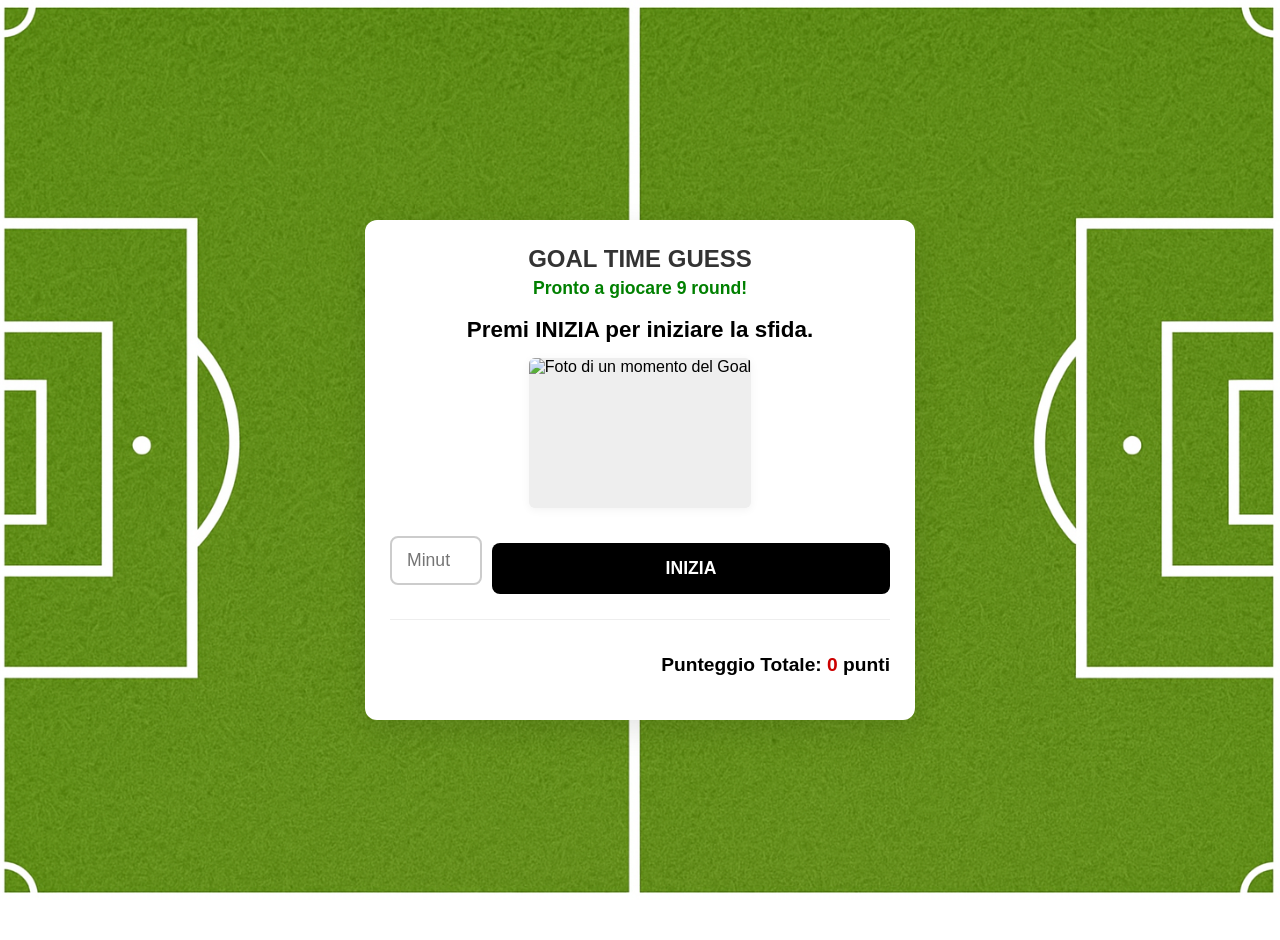
==== index.html @ dc969010 "Add files via upload" ====
<!DOCTYPE html>
<html lang="it">
<head>
    <meta charset="UTF-8">
    <meta name="viewport" content="width=device-width, initial-scale=1.0">
    <title>⚽ GOAL TIME GUESS - Indovina il Minuto</title>
    <link rel="stylesheet" href="style.css"> 
</head>
<body>

    <div class="game-container">
        <header>
            <h1 class="logo">GOAL TIME GUESS</h1>
            <p id="round-counter" class="round-info">Caricamento...</p> 
        </header>
        
        <main class="round-display">
            
            <h2 id="descrizione-partita">In attesa di iniziare...</h2>
            
            <div class="image-box">
                <img id="immagine-goal" src="" alt="Foto di un momento del Goal">
            </div>

            <div class="input-area">
                
                <input type="number" id="stima-input" placeholder="Minuto (1-120)" min="1" max="120" disabled>
                
                <button id="btn-verifica" class="action-button verify-button" style="display: none;">
                    Indovina
                </button>

                <button id="btn-next" class="action-button next-button">
                    INIZIA
                </button>
            </div>

            <div id="risultato-feedback" class="feedback-box" style="display: none;">
                </div>

        </main>
        
        <footer class="score-display">
            <p>Punteggio Totale: <span id="punteggio-totale">0</span> punti</p>
        </footer>

    </div>

    <script src="script.js"></script>
</body>
</html>
---- style.css ----
/* --- RESET E LAYOUT BASE --- */
body {
    /* Font di base */
    font-family: 'Arial', sans-serif;
    margin: 0;
    padding: 20px 0;
    
    /* Centra il contenitore del gioco nella pagina */
    display: flex;
    justify-content: center;
    align-items: center;
    min-height: 100vh;

    /* --- NUOVI STILI PER LO SFONDO --- */
    background-image: url('campo da calcio.png'); /* Specifica il percorso dell'immagine */
    background-size: cover; /* Copre l'intera area, ritagliando se necessario */
    background-position: center center; /* Centra l'immagine */
    background-repeat: no-repeat; /* Evita che l'immagine si ripeta */
    background-attachment: fixed; /* Mantiene l'immagine fissa durante lo scroll (opzionale) */
}

/* --- CONTENITORE PRINCIPALE --- */
.game-container {
    /* Dimensione massima e allineamento */
    max-width: 500px;
    width: 95%; /* Garantisce che sia reattivo su schermi piccoli */
    background-color: white;
    
    /* Stile e spaziatura */
    border-radius: 12px;
    box-shadow: 0 10px 30px rgba(0, 0, 0, 0.1);
    padding: 25px;
    text-align: center; /* Allinea il contenuto centralmente */
}

/* --- HEADER E TESTI --- */
.logo {
    font-size: 1.5em;
    font-weight: 800;
    color: #333;
    margin: 0 0 5px 0;
}
.round-info {
    font-size: 1.1em;
    color: #008000; /* Verde per il contatore del round */
    font-weight: bold;
    margin-top: 0;
}
#descrizione-partita {
    font-size: 1.4em;
    margin: 15px 0 10px;
    font-weight: 600;
}

/* --- IMMAGINE --- */
.image-box {
    margin: 15px 0;
}
#immagine-goal {
    width: 100%;
    max-height: 350px; /* Limita l'altezza per schermi più piccoli */
    object-fit: cover; /* Assicura che l'immagine copra lo spazio senza distorcere */
    border-radius: 6px;
    box-shadow: 0 2px 10px rgba(0, 0, 0, 0.05);
    /* Placeholder visibile se l'immagine non è ancora caricata */
    min-height: 150px; 
    background-color: #eee;
}

/* --- AREA INPUT E PULSANTI --- */
.input-area {
    display: flex;
    gap: 10px;
    margin-top: 20px;
    align-items: center;
}
#stima-input {
    flex-grow: 1;
    padding: 12px 15px;
    border: 2px solid #ccc;
    border-radius: 8px;
    font-size: 1.1em;
    text-align: center;
}

/* Stile generale dei pulsanti */
.action-button {
    padding: 12px 25px;
    border: none;
    border-radius: 8px;
    font-size: 1.1em;
    font-weight: bold;
    cursor: pointer;
    transition: background-color 0.2s;
    white-space: nowrap; /* Evita che il testo vada a capo */
}

/* Pulsante "Indovina" */
.verify-button {
    background-color: #4CAF50; /* Verde standard */
    color: white;
}
.verify-button:hover {
    background-color: #45a049;
}

/* Pulsante "Next" e "INIZIA" */
#btn-next {
    background-color: #000; /* Nero come nell'esempio */
    color: white;
    width: 100%; /* Occupano tutta la larghezza quando sono attivi da soli */
    padding: 15px 0; /* Un po' più grandi per enfasi */
    margin-top: 15px;
}
#btn-next:hover {
    background-color: #333;
}

/* --- FEEDBACK E RISULTATI --- */
.feedback-box {
    background-color: #e9ecef;
    padding: 15px;
    border-radius: 8px;
    margin-top: 20px;
    text-align: left;
    font-size: 1.1em;
}
.feedback-box strong {
    color: #1a73e8; /* Colore per evidenziare i numeri chiave */
}

/* --- FOOTER PUNTEGGIO --- */
.score-display {
    margin-top: 25px;
    padding-top: 15px;
    border-top: 1px solid #eee;
    font-size: 1.2em;
    font-weight: bold;
    text-align: right;
}
#punteggio-totale {
    color: #cc0000; /* Colore rosso per il punteggio totale */
}
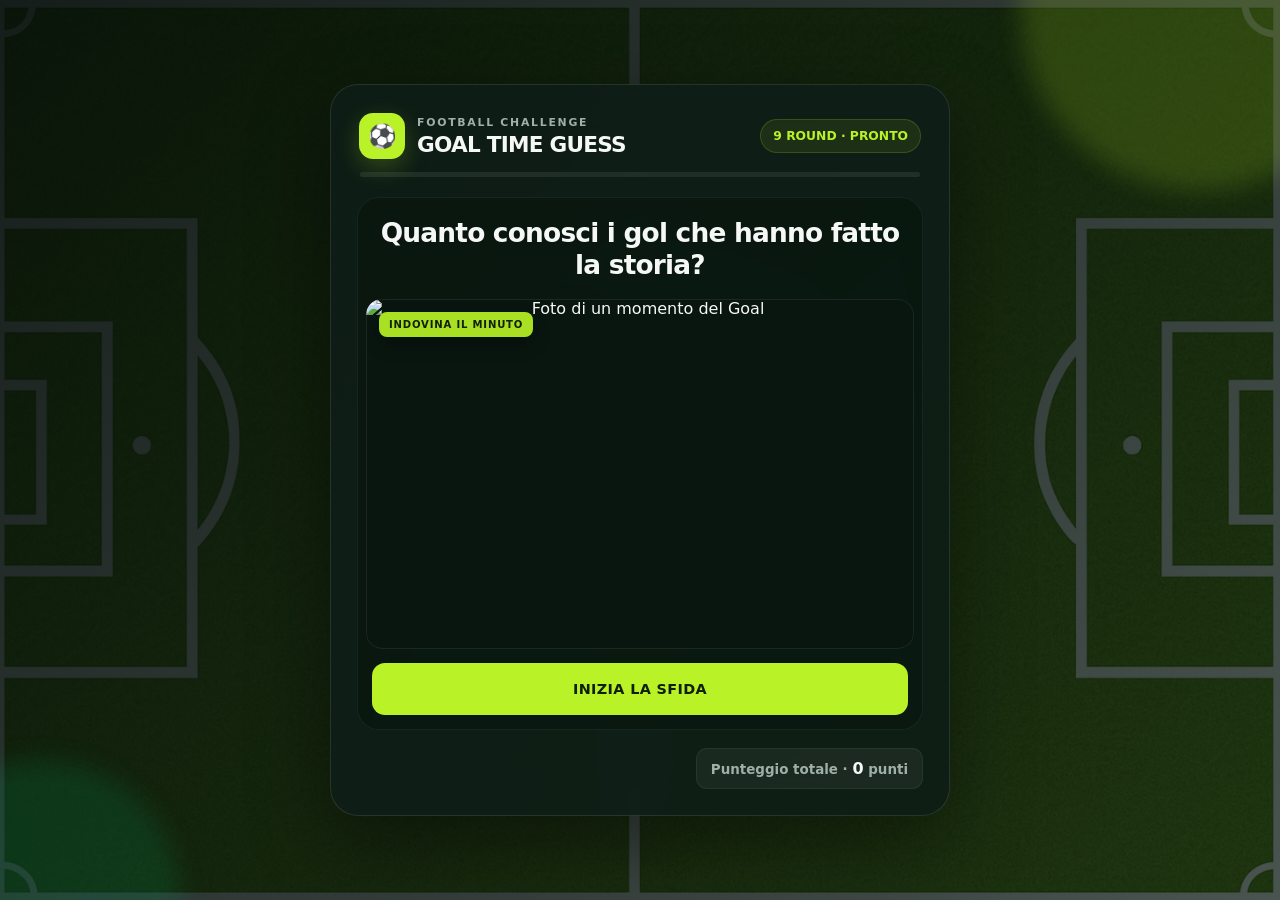
==== commit a722dade: "Publish updated Goal Time game" ====
--- a/index.html
+++ b/index.html
@@ -3,49 +3,87 @@
 <head>
     <meta charset="UTF-8">
     <meta name="viewport" content="width=device-width, initial-scale=1.0">
-    <title>⚽ GOAL TIME GUESS - Indovina il Minuto</title>
-    <link rel="stylesheet" href="style.css"> 
+    <title>Goal Time Guess — Indovina il minuto</title>
+    <link rel="stylesheet" href="style.css?v=2"> 
+<script async src="https://www.googletagmanager.com/gtag/js?id=G-1NPPVKYBDE"></script>
+<script>
+  window.dataLayer = window.dataLayer || [];
+  function gtag(){dataLayer.push(arguments);}
+  gtag('js', new Date());
+
+  gtag('config', 'G-1NPPVKYBDE');
+</script>
+    <script>
+// Definisci dataLayer e la funzione gtag.
+window.dataLayer = window.dataLayer || [];
+function gtag(){dataLayer.push(arguments);}
+
+// 1. IMPOSTA IL CONSENSO PREDEFINITO AL DENIED (NEGATO) IN MODO GLOBALE.
+// Questo è il requisito di base del GDPR in assenza di un banner.
+gtag('consent', 'default', {
+  'ad_storage': 'denied',
+  'analytics_storage': 'denied',
+  'wait_for_update': 500 // Attende il tempo per un eventuale futuro banner
+});
+
+// 2. Inizializza il tuo Tag GA4
+gtag('js', new Date());
+gtag('config', 'G-1NPPVKYBDE'); 
+</script>
 </head>
 <body>
 
     <div class="game-container">
-        <header>
-            <h1 class="logo">GOAL TIME GUESS</h1>
-            <p id="round-counter" class="round-info">Caricamento...</p> 
-        </header>
+        <header>
+            <div class="brand">
+                <div class="brand-mark" aria-hidden="true">⚽</div>
+                <div>
+                    <p class="eyebrow">Football challenge</p>
+                    <h1 class="logo">GOAL TIME GUESS</h1>
+                </div>
+            </div>
+            <p id="round-counter" class="round-info">Caricamento...</p> 
+        </header>
+
+        <div class="progress-track" role="progressbar" aria-label="Avanzamento partita" aria-valuemin="0" aria-valuemax="9" aria-valuenow="0">
+            <div id="progress-bar" class="progress-bar"></div>
+        </div>
         
         <main class="round-display">
             
             <h2 id="descrizione-partita">In attesa di iniziare...</h2>
             
-            <div class="image-box">
-                <img id="immagine-goal" src="" alt="Foto di un momento del Goal">
-            </div>
+            <div class="image-box">
+                <img id="immagine-goal" src="tempo.jpg" alt="Foto di un momento del Goal">
+                <span class="image-badge">INDOVINA IL MINUTO</span>
+            </div>
 
             <div class="input-area">
                 
-                <input type="number" id="stima-input" placeholder="Minuto (1-120)" min="1" max="120" disabled>
+               <input type="number" id="stima-input" placeholder="Minuto 1-125" min="1" max="125" inputmode="numeric" aria-label="Inserisci il minuto del gol" disabled style="display: none;">
                 
                 <button id="btn-verifica" class="action-button verify-button" style="display: none;">
                     Indovina
                 </button>
 
-                <button id="btn-next" class="action-button next-button">
-                    INIZIA
+                <button id="btn-next" class="action-button next-button full-width-action">
+                    INIZIA LA SFIDA
                 </button>
+                
             </div>
 
-            <div id="risultato-feedback" class="feedback-box" style="display: none;">
-                </div>
+            <div id="risultato-feedback" class="feedback-box" role="status" aria-live="polite" style="display: none;">
+                </div>
 
         </main>
         
         <footer class="score-display">
-            <p>Punteggio Totale: <span id="punteggio-totale">0</span> punti</p>
+            <p>Punteggio totale · <span id="punteggio-totale">0</span> punti</p>
         </footer>
 
     </div>
 
-    <script src="script.js"></script>
+    <script src="data/goals.js?v=2"></script>
+    <script src="script.js?v=2"></script>
 </body>
-</html>+</html>
--- a/style.css
+++ b/style.css
@@ -1,143 +1,464 @@
-/* --- RESET E LAYOUT BASE --- */
-body {
-    /* Font di base */
-    font-family: 'Arial', sans-serif;
-    margin: 0;
-    padding: 20px 0;
-    
-    /* Centra il contenitore del gioco nella pagina */
-    display: flex;
-    justify-content: center;
-    align-items: center;
-    min-height: 100vh;
-
-    /* --- NUOVI STILI PER LO SFONDO --- */
-    background-image: url('campo da calcio.png'); /* Specifica il percorso dell'immagine */
-    background-size: cover; /* Copre l'intera area, ritagliando se necessario */
-    background-position: center center; /* Centra l'immagine */
-    background-repeat: no-repeat; /* Evita che l'immagine si ripeta */
-    background-attachment: fixed; /* Mantiene l'immagine fissa durante lo scroll (opzionale) */
-}
-
-/* --- CONTENITORE PRINCIPALE --- */
-.game-container {
-    /* Dimensione massima e allineamento */
-    max-width: 500px;
-    width: 95%; /* Garantisce che sia reattivo su schermi piccoli */
-    background-color: white;
-    
-    /* Stile e spaziatura */
-    border-radius: 12px;
-    box-shadow: 0 10px 30px rgba(0, 0, 0, 0.1);
-    padding: 25px;
-    text-align: center; /* Allinea il contenuto centralmente */
-}
-
-/* --- HEADER E TESTI --- */
-.logo {
-    font-size: 1.5em;
-    font-weight: 800;
-    color: #333;
-    margin: 0 0 5px 0;
-}
-.round-info {
-    font-size: 1.1em;
-    color: #008000; /* Verde per il contatore del round */
-    font-weight: bold;
-    margin-top: 0;
-}
-#descrizione-partita {
-    font-size: 1.4em;
-    margin: 15px 0 10px;
-    font-weight: 600;
-}
-
-/* --- IMMAGINE --- */
-.image-box {
-    margin: 15px 0;
-}
-#immagine-goal {
-    width: 100%;
-    max-height: 350px; /* Limita l'altezza per schermi più piccoli */
-    object-fit: cover; /* Assicura che l'immagine copra lo spazio senza distorcere */
-    border-radius: 6px;
-    box-shadow: 0 2px 10px rgba(0, 0, 0, 0.05);
-    /* Placeholder visibile se l'immagine non è ancora caricata */
-    min-height: 150px; 
-    background-color: #eee;
-}
-
-/* --- AREA INPUT E PULSANTI --- */
-.input-area {
-    display: flex;
-    gap: 10px;
-    margin-top: 20px;
-    align-items: center;
-}
-#stima-input {
-    flex-grow: 1;
-    padding: 12px 15px;
-    border: 2px solid #ccc;
-    border-radius: 8px;
-    font-size: 1.1em;
-    text-align: center;
-}
-
-/* Stile generale dei pulsanti */
-.action-button {
-    padding: 12px 25px;
-    border: none;
-    border-radius: 8px;
-    font-size: 1.1em;
-    font-weight: bold;
-    cursor: pointer;
-    transition: background-color 0.2s;
-    white-space: nowrap; /* Evita che il testo vada a capo */
-}
-
-/* Pulsante "Indovina" */
-.verify-button {
-    background-color: #4CAF50; /* Verde standard */
-    color: white;
-}
-.verify-button:hover {
-    background-color: #45a049;
-}
-
-/* Pulsante "Next" e "INIZIA" */
-#btn-next {
-    background-color: #000; /* Nero come nell'esempio */
-    color: white;
-    width: 100%; /* Occupano tutta la larghezza quando sono attivi da soli */
-    padding: 15px 0; /* Un po' più grandi per enfasi */
-    margin-top: 15px;
-}
-#btn-next:hover {
-    background-color: #333;
-}
-
-/* --- FEEDBACK E RISULTATI --- */
-.feedback-box {
-    background-color: #e9ecef;
-    padding: 15px;
-    border-radius: 8px;
-    margin-top: 20px;
-    text-align: left;
-    font-size: 1.1em;
-}
-.feedback-box strong {
-    color: #1a73e8; /* Colore per evidenziare i numeri chiave */
-}
-
-/* --- FOOTER PUNTEGGIO --- */
-.score-display {
-    margin-top: 25px;
-    padding-top: 15px;
-    border-top: 1px solid #eee;
-    font-size: 1.2em;
-    font-weight: bold;
-    text-align: right;
-}
-#punteggio-totale {
-    color: #cc0000; /* Colore rosso per il punteggio totale */
-}+:root {
+    --bg: #07110d;
+    --panel: rgba(14, 29, 23, 0.88);
+    --text: #f6f8f7;
+    --muted: #9eb0a7;
+    --accent: #b9f227;
+    --border: rgba(255, 255, 255, 0.1);
+    --radius-lg: 28px;
+    --radius-md: 16px;
+    --shadow: 0 28px 80px rgba(0, 0, 0, 0.42);
+}
+
+* { box-sizing: border-box; }
+
+body {
+    min-height: 100vh;
+    min-height: 100svh;
+    margin: 0;
+    padding: 32px 18px;
+    display: grid;
+    place-items: center;
+    color: var(--text);
+    font-family: Inter, ui-sans-serif, system-ui, -apple-system, BlinkMacSystemFont, "Segoe UI", sans-serif;
+    background: linear-gradient(135deg, rgba(3, 12, 8, 0.93), rgba(4, 18, 12, 0.72)), url('campo da calcio.png') center / cover fixed;
+    overflow-x: hidden;
+}
+
+body::before,
+body::after {
+    content: "";
+    position: fixed;
+    z-index: -1;
+    border-radius: 50%;
+    filter: blur(12px);
+    pointer-events: none;
+}
+
+body::before {
+    width: 360px;
+    height: 360px;
+    top: -170px;
+    right: -100px;
+    background: rgba(185, 242, 39, 0.16);
+}
+
+body::after {
+    width: 280px;
+    height: 280px;
+    bottom: -140px;
+    left: -100px;
+    background: rgba(0, 154, 92, 0.18);
+}
+
+.game-container {
+    width: min(100%, 620px);
+    padding: 26px;
+    text-align: center;
+    background: var(--panel);
+    border: 1px solid var(--border);
+    border-radius: var(--radius-lg);
+    box-shadow: var(--shadow);
+    backdrop-filter: blur(22px);
+    -webkit-backdrop-filter: blur(22px);
+}
+
+header {
+    display: flex;
+    align-items: center;
+    justify-content: space-between;
+    gap: 18px;
+    padding: 2px 2px 22px;
+}
+
+.progress-track {
+    height: 5px;
+    margin: -9px 3px 20px;
+    overflow: hidden;
+    background: rgba(255, 255, 255, 0.08);
+    border-radius: 999px;
+}
+
+.progress-bar {
+    width: 0;
+    height: 100%;
+    background: linear-gradient(90deg, var(--accent-strong, #95d900), var(--accent));
+    border-radius: inherit;
+    box-shadow: 0 0 15px rgba(185, 242, 39, 0.5);
+    transition: width 0.5s cubic-bezier(.2, .8, .2, 1);
+}
+
+.brand {
+    display: flex;
+    align-items: center;
+    gap: 12px;
+    min-width: 0;
+    text-align: left;
+}
+
+.brand-mark {
+    width: 46px;
+    height: 46px;
+    flex: 0 0 auto;
+    display: grid;
+    place-items: center;
+    color: #102007;
+    font-size: 23px;
+    background: var(--accent);
+    border-radius: 14px;
+    box-shadow: 0 8px 24px rgba(185, 242, 39, 0.22);
+}
+
+.eyebrow {
+    margin: 0 0 3px;
+    color: var(--muted);
+    font-size: 0.68rem;
+    font-weight: 800;
+    letter-spacing: 0.16em;
+    text-transform: uppercase;
+}
+
+.logo {
+    margin: 0;
+    font-size: clamp(1.05rem, 4vw, 1.35rem);
+    font-weight: 850;
+    letter-spacing: -0.035em;
+}
+
+.round-info {
+    margin: 0;
+    padding: 9px 12px;
+    color: var(--accent);
+    font-size: 0.77rem;
+    font-weight: 800;
+    white-space: nowrap;
+    background: rgba(185, 242, 39, 0.09);
+    border: 1px solid rgba(185, 242, 39, 0.18);
+    border-radius: 999px;
+}
+
+.round-display {
+    padding: 8px;
+    background: rgba(4, 14, 9, 0.36);
+    border: 1px solid rgba(255, 255, 255, 0.06);
+    border-radius: 22px;
+}
+
+#descrizione-partita {
+    margin: 11px 12px 18px;
+    font-size: clamp(1.25rem, 4.4vw, 1.65rem);
+    font-weight: 750;
+    line-height: 1.2;
+    letter-spacing: -0.03em;
+}
+
+.image-box {
+    position: relative;
+    margin: 0;
+    overflow: hidden;
+    background: #09150f;
+    border-radius: var(--radius-md);
+}
+
+.image-box::after {
+    content: "";
+    position: absolute;
+    inset: 0;
+    pointer-events: none;
+    box-shadow: inset 0 0 0 1px rgba(255, 255, 255, 0.08);
+    border-radius: inherit;
+}
+
+.image-badge {
+    position: absolute;
+    z-index: 1;
+    top: 13px;
+    left: 13px;
+    padding: 7px 10px;
+    color: #112008;
+    font-size: 0.63rem;
+    font-weight: 900;
+    letter-spacing: 0.08em;
+    background: rgba(185, 242, 39, 0.92);
+    border-radius: 8px;
+    box-shadow: 0 8px 18px rgba(0, 0, 0, 0.22);
+    backdrop-filter: blur(8px);
+}
+
+#immagine-goal {
+    display: block;
+    width: 100%;
+    height: clamp(230px, 49vw, 350px);
+    object-fit: cover;
+    transition: transform 0.45s ease, opacity 0.25s ease;
+}
+
+#immagine-goal.image-loading {
+    opacity: 0.3;
+    transform: scale(1.025);
+}
+
+.image-box:hover #immagine-goal { transform: scale(1.02); }
+
+.input-area {
+    display: flex;
+    align-items: stretch;
+    gap: 10px;
+    padding: 14px 6px 6px;
+}
+
+#stima-input {
+    min-width: 0;
+    flex: 1 1 auto;
+    padding: 15px 16px;
+    color: var(--text);
+    font: inherit;
+    font-size: 1rem;
+    font-weight: 700;
+    text-align: center;
+    background: rgba(255, 255, 255, 0.07);
+    border: 1px solid var(--border);
+    border-radius: 13px;
+    outline: none;
+    transition: border-color 0.2s, box-shadow 0.2s, background 0.2s;
+}
+
+#stima-input::placeholder { color: #819189; }
+
+#stima-input:focus {
+    background: rgba(255, 255, 255, 0.1);
+    border-color: var(--accent);
+    box-shadow: 0 0 0 4px rgba(185, 242, 39, 0.12);
+}
+
+#stima-input:disabled { opacity: 0.58; }
+
+.action-button {
+    min-height: 52px;
+    padding: 14px 24px;
+    border: 0;
+    border-radius: 13px;
+    font: inherit;
+    font-size: 0.9rem;
+    font-weight: 850;
+    letter-spacing: 0.025em;
+    cursor: pointer;
+    transition: transform 0.18s ease, background 0.18s ease, box-shadow 0.18s ease;
+    white-space: nowrap;
+}
+
+.action-button:hover { transform: translateY(-2px); }
+.action-button:active { transform: translateY(0); }
+
+.action-button:focus-visible {
+    outline: 3px solid rgba(185, 242, 39, 0.4);
+    outline-offset: 3px;
+}
+
+.action-button:disabled {
+    opacity: 0.45;
+    cursor: not-allowed;
+    transform: none;
+}
+
+.verify-button {
+    color: #102007;
+    background: var(--accent);
+    box-shadow: 0 10px 24px rgba(185, 242, 39, 0.18);
+}
+
+.verify-button:hover {
+    background: #caff35;
+    box-shadow: 0 13px 28px rgba(185, 242, 39, 0.25);
+}
+
+#btn-next {
+    color: var(--text);
+    background: rgba(255, 255, 255, 0.1);
+    border: 1px solid var(--border);
+}
+
+#btn-next:hover { background: rgba(255, 255, 255, 0.16); }
+
+.full-width-action {
+    width: 100%;
+    margin-top: 0;
+    color: #102007 !important;
+    background: var(--accent) !important;
+    border-color: transparent !important;
+}
+
+.feedback-box {
+    margin: 10px 6px 6px;
+    padding: 16px 18px;
+    color: #dce6e1;
+    font-size: 0.93rem;
+    line-height: 1.55;
+    text-align: left;
+    background: rgba(255, 255, 255, 0.06);
+    border-left: 3px solid var(--accent);
+    border-radius: 12px;
+}
+
+.feedback-box p { margin: 3px 0; }
+.feedback-box strong { color: var(--accent); }
+
+.feedback-title,
+.result-heading {
+    color: var(--text);
+    font-weight: 850;
+}
+
+.result-heading {
+    display: flex;
+    align-items: center;
+    gap: 9px;
+    margin-bottom: 13px;
+    font-size: 1rem;
+}
+
+.result-icon {
+    width: 28px;
+    height: 28px;
+    display: grid;
+    place-items: center;
+    color: #102007;
+    background: var(--accent);
+    border-radius: 9px;
+}
+
+.result-grid {
+    display: grid;
+    grid-template-columns: repeat(4, 1fr);
+    gap: 8px;
+}
+
+.result-grid div {
+    padding: 10px 8px;
+    text-align: center;
+    background: rgba(255, 255, 255, 0.05);
+    border-radius: 9px;
+}
+
+.result-grid span,
+.result-grid strong {
+    display: block;
+}
+
+.result-grid span {
+    margin-bottom: 3px;
+    color: var(--muted);
+    font-size: 0.66rem;
+}
+
+.result-grid strong {
+    color: var(--text);
+    font-size: 0.91rem;
+}
+
+.feedback-perfect { border-left-color: var(--accent); }
+.feedback-good { border-left-color: #52d5ff; }
+.feedback-miss { border-left-color: #ffb84d; }
+.feedback-error { border-left-color: #ff716d; }
+
+.feedback-final {
+    text-align: center;
+    border-left: 0;
+    background: linear-gradient(145deg, rgba(185, 242, 39, 0.1), rgba(255, 255, 255, 0.04));
+}
+
+.final-score {
+    color: var(--accent);
+    font-size: clamp(2.4rem, 10vw, 4rem);
+    font-weight: 900;
+    line-height: 1;
+    letter-spacing: -0.06em;
+}
+
+.final-label {
+    margin-top: 6px !important;
+    color: var(--muted);
+    font-size: 0.78rem;
+    text-transform: uppercase;
+    letter-spacing: 0.09em;
+}
+
+.final-meter {
+    height: 8px;
+    margin: 17px 0;
+    overflow: hidden;
+    background: rgba(255, 255, 255, 0.08);
+    border-radius: 999px;
+}
+
+.final-meter span {
+    display: block;
+    height: 100%;
+    background: var(--accent);
+    border-radius: inherit;
+}
+
+.round-enter { animation: roundEnter 0.42s ease both; }
+.feedback-enter { animation: feedbackEnter 0.34s ease both; }
+.score-pop { animation: scorePop 0.35s ease; }
+.input-error { animation: inputError 0.32s ease; }
+
+@keyframes roundEnter {
+    from { opacity: 0.55; transform: translateY(8px); }
+    to { opacity: 1; transform: translateY(0); }
+}
+
+@keyframes feedbackEnter {
+    from { opacity: 0; transform: translateY(8px); }
+    to { opacity: 1; transform: translateY(0); }
+}
+
+@keyframes scorePop {
+    50% { color: var(--accent); transform: scale(1.18); }
+}
+
+@keyframes inputError {
+    25%, 75% { transform: translateX(-4px); border-color: #ff716d; }
+    50% { transform: translateX(4px); }
+}
+
+.score-display {
+    display: flex;
+    justify-content: flex-end;
+    margin-top: 18px;
+}
+
+.score-display p {
+    margin: 0;
+    padding: 10px 14px;
+    color: var(--muted);
+    font-size: 0.84rem;
+    font-weight: 700;
+    background: rgba(255, 255, 255, 0.05);
+    border: 1px solid rgba(255, 255, 255, 0.06);
+    border-radius: 11px;
+}
+
+#punteggio-totale {
+    color: var(--text);
+    font-size: 1rem;
+}
+
+@media (max-width: 560px) {
+    body { padding: 12px; align-items: start; }
+    .game-container { padding: 16px; border-radius: 22px; }
+    header { align-items: flex-start; padding-bottom: 16px; }
+    .brand-mark { width: 40px; height: 40px; font-size: 20px; border-radius: 12px; }
+    .eyebrow { display: none; }
+    .logo { font-size: 0.98rem; }
+    .round-info { max-width: 42%; overflow: hidden; text-overflow: ellipsis; }
+    .input-area { flex-direction: column; }
+    .action-button { width: 100%; }
+    .score-display { justify-content: stretch; }
+    .score-display p { width: 100%; text-align: center; }
+    .result-grid { grid-template-columns: repeat(2, 1fr); }
+}
+
+@media (prefers-reduced-motion: reduce) {
+    *, *::before, *::after { scroll-behavior: auto !important; transition: none !important; }
+}
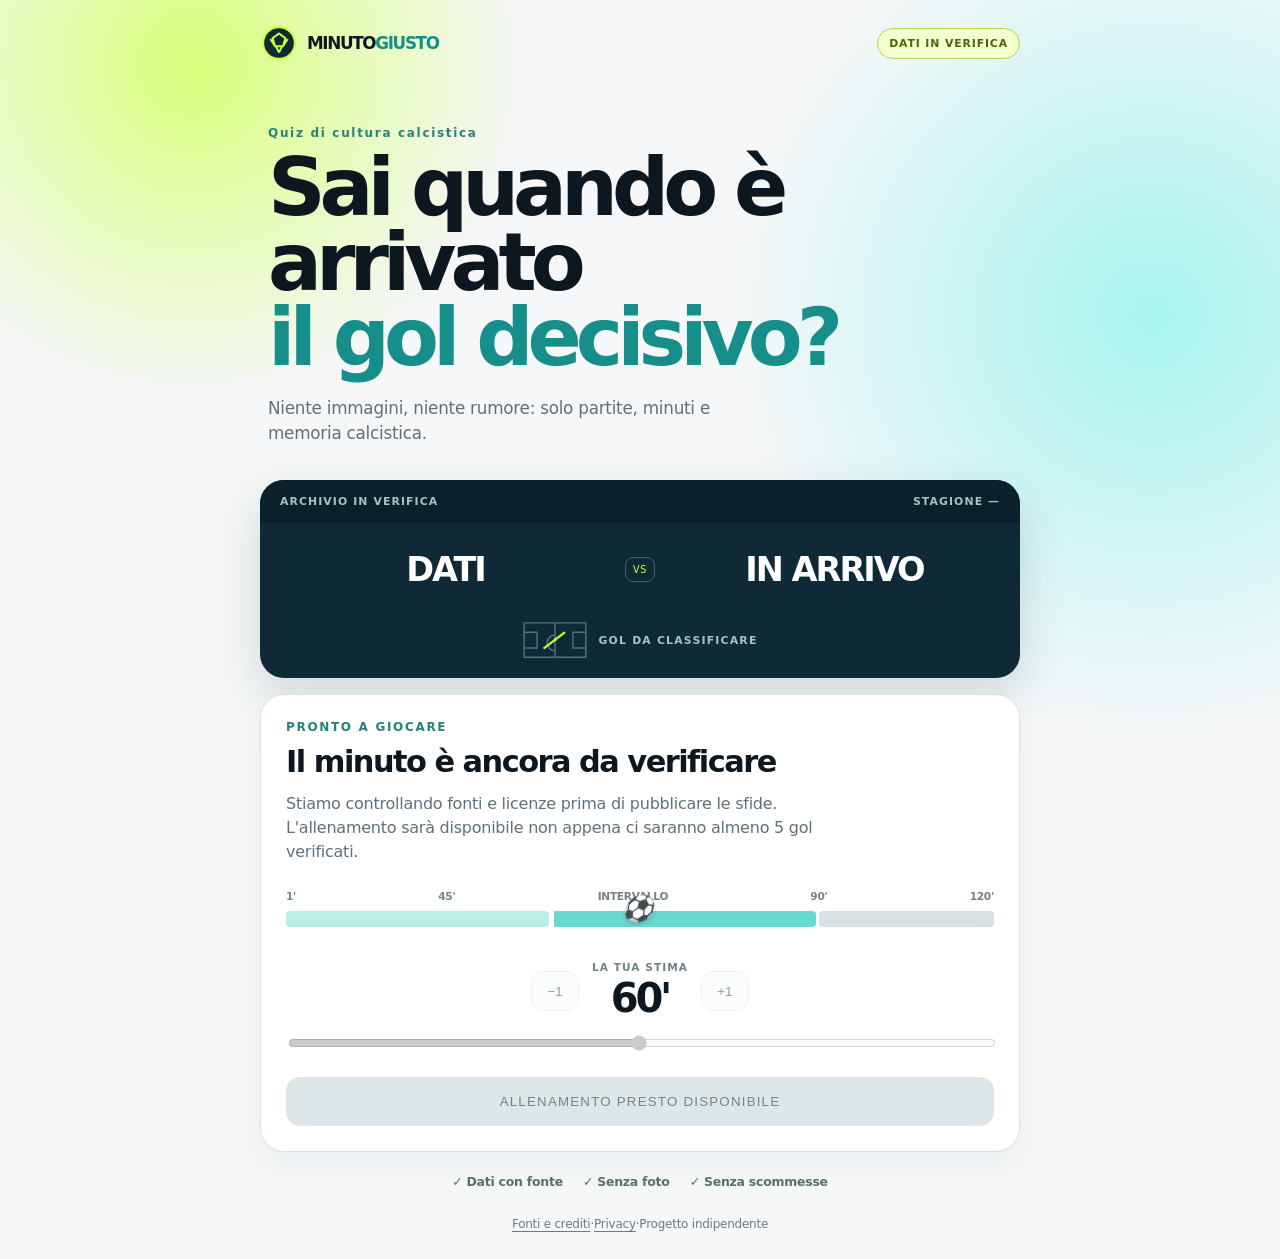
==== commit 9d972583: "Remove imagery and add verified-data foundation" ====
--- a/index.html
+++ b/index.html
@@ -1,89 +1,42 @@
-<!DOCTYPE html>
-<html lang="it">
-<head>
-    <meta charset="UTF-8">
-    <meta name="viewport" content="width=device-width, initial-scale=1.0">
-    <title>Goal Time Guess — Indovina il minuto</title>
-    <link rel="stylesheet" href="style.css?v=2"> 
-<script async src="https://www.googletagmanager.com/gtag/js?id=G-1NPPVKYBDE"></script>
-<script>
-  window.dataLayer = window.dataLayer || [];
-  function gtag(){dataLayer.push(arguments);}
-  gtag('js', new Date());
-
-  gtag('config', 'G-1NPPVKYBDE');
-</script>
-    <script>
-// Definisci dataLayer e la funzione gtag.
-window.dataLayer = window.dataLayer || [];
-function gtag(){dataLayer.push(arguments);}
-
-// 1. IMPOSTA IL CONSENSO PREDEFINITO AL DENIED (NEGATO) IN MODO GLOBALE.
-// Questo è il requisito di base del GDPR in assenza di un banner.
-gtag('consent', 'default', {
-  'ad_storage': 'denied',
-  'analytics_storage': 'denied',
-  'wait_for_update': 500 // Attende il tempo per un eventuale futuro banner
-});
-
-// 2. Inizializza il tuo Tag GA4
-gtag('js', new Date());
-gtag('config', 'G-1NPPVKYBDE'); 
-</script>
-</head>
-<body>
-
-    <div class="game-container">
-        <header>
-            <div class="brand">
-                <div class="brand-mark" aria-hidden="true">⚽</div>
-                <div>
-                    <p class="eyebrow">Football challenge</p>
-                    <h1 class="logo">GOAL TIME GUESS</h1>
-                </div>
-            </div>
-            <p id="round-counter" class="round-info">Caricamento...</p> 
-        </header>
-
-        <div class="progress-track" role="progressbar" aria-label="Avanzamento partita" aria-valuemin="0" aria-valuemax="9" aria-valuenow="0">
-            <div id="progress-bar" class="progress-bar"></div>
-        </div>
-        
-        <main class="round-display">
-            
-            <h2 id="descrizione-partita">In attesa di iniziare...</h2>
-            
-            <div class="image-box">
-                <img id="immagine-goal" src="tempo.jpg" alt="Foto di un momento del Goal">
-                <span class="image-badge">INDOVINA IL MINUTO</span>
-            </div>
-
-            <div class="input-area">
-                
-               <input type="number" id="stima-input" placeholder="Minuto 1-125" min="1" max="125" inputmode="numeric" aria-label="Inserisci il minuto del gol" disabled style="display: none;">
-                
-                <button id="btn-verifica" class="action-button verify-button" style="display: none;">
-                    Indovina
-                </button>
-
-                <button id="btn-next" class="action-button next-button full-width-action">
-                    INIZIA LA SFIDA
-                </button>
-                
-            </div>
-
-            <div id="risultato-feedback" class="feedback-box" role="status" aria-live="polite" style="display: none;">
-                </div>
-
-        </main>
-        
-        <footer class="score-display">
-            <p>Punteggio totale · <span id="punteggio-totale">0</span> punti</p>
-        </footer>
-
-    </div>
-
-    <script src="data/goals.js?v=2"></script>
-    <script src="script.js?v=2"></script>
-</body>
+<!doctype html>
+<html lang="it">
+<head>
+  <meta charset="utf-8">
+  <meta name="viewport" content="width=device-width, initial-scale=1">
+  <meta name="description" content="Quiz sul minuto dei gol: dati verificati, nessuna immagine protetta.">
+  <title>Minuto Giusto — Quiz calcio</title>
+  <link rel="stylesheet" href="style.css">
+</head>
+<body>
+  <main class="app-shell">
+    <header class="topbar">
+      <a class="brand" href="/" aria-label="Minuto Giusto, pagina iniziale">
+        <svg class="brand-ball" viewBox="0 0 48 48" aria-hidden="true"><circle cx="24" cy="24" r="20"/><path d="M24 12l8 6-3 10h-10l-3-10zM13 19l6 9m16-9-6 9m-9 0 4 8m4-8-4 8"/></svg>
+        <span><b>MINUTO</b><em>GIUSTO</em></span>
+      </a>
+      <span id="data-status" class="status-pill">VERIFICA DATI</span>
+    </header>
+    <section class="hero" aria-labelledby="hero-title">
+      <p class="kicker">Quiz di cultura calcistica</p>
+      <h1 id="hero-title">Sai quando è arrivato<br><span>il gol decisivo?</span></h1>
+      <p class="hero-copy">Niente immagini, niente rumore: solo partite, minuti e memoria calcistica.</p>
+    </section>
+    <section class="scoreboard" aria-label="Tabellone della partita">
+      <div class="scoreboard-top"><span id="competition">ARCHIVIO IN VERIFICA</span><span id="season">STAGIONE —</span></div>
+      <div class="teams"><strong id="home-team">DATI</strong><span class="versus">VS</span><strong id="away-team">IN ARRIVO</strong></div>
+      <div class="goal-type"><svg viewBox="0 0 92 56" role="img" aria-label="Campo astratto"><path d="M3 4h86v48H3zM46 4v48M3 17h18v22H3m86-22H71v22h18M46 21a11 11 0 1 0 0 22"/><circle cx="46" cy="28" r="2"/><path class="shot" d="M30 40 60 17"/></svg><span id="goal-kind">GOL DA CLASSIFICARE</span></div>
+    </section>
+    <section class="round-card" aria-labelledby="round-title">
+      <div class="round-heading"><p id="round-label">PRONTO A GIOCARE</p><h2 id="round-title">Il minuto è ancora da verificare</h2></div>
+      <p id="game-message" class="game-message">Stiamo controllando fonti e licenze prima di pubblicare le sfide. L'allenamento sarà disponibile non appena ci saranno almeno 5 gol verificati.</p>
+      <div class="timeline" aria-label="Linea del tempo della partita"><div class="timeline-labels"><span>1'</span><span>45'</span><span>INTERVALLO</span><span>90'</span><span>120'</span></div><div class="timeline-track"><span class="half first"></span><span class="half second"></span><span class="half extra"></span><i class="break break-one"></i><i class="break break-two"></i><i class="ball-marker" id="ball-marker" aria-hidden="true">⚽</i></div></div>
+      <div class="minute-control"><button id="minus-minute" class="step-button" type="button" aria-label="Riduci di un minuto" disabled>−1</button><label for="minute-range"><span>LA TUA STIMA</span><output id="minute-output" for="minute-range">60'</output></label><button id="plus-minute" class="step-button" type="button" aria-label="Aumenta di un minuto" disabled>+1</button></div>
+      <input id="minute-range" type="range" min="1" max="120" value="60" disabled aria-label="Minuto stimato">
+      <button id="primary-action" class="primary-action" type="button" disabled>DATI IN VERIFICA</button>
+    </section>
+    <section class="trust-row" aria-label="Principi del sito"><span>✓ Dati con fonte</span><span>✓ Senza foto</span><span>✓ Senza scommesse</span></section>
+  </main>
+  <footer><a href="fonti-e-crediti.html">Fonti e crediti</a><span>·</span><a href="privacy.html">Privacy</a><span>·</span><span>Progetto indipendente</span></footer>
+  <script src="data/goals.js"></script><script src="script.js"></script>
+</body>
 </html>
--- a/style.css
+++ b/style.css
@@ -1,464 +1 @@
-:root {
-    --bg: #07110d;
-    --panel: rgba(14, 29, 23, 0.88);
-    --text: #f6f8f7;
-    --muted: #9eb0a7;
-    --accent: #b9f227;
-    --border: rgba(255, 255, 255, 0.1);
-    --radius-lg: 28px;
-    --radius-md: 16px;
-    --shadow: 0 28px 80px rgba(0, 0, 0, 0.42);
-}
-
-* { box-sizing: border-box; }
-
-body {
-    min-height: 100vh;
-    min-height: 100svh;
-    margin: 0;
-    padding: 32px 18px;
-    display: grid;
-    place-items: center;
-    color: var(--text);
-    font-family: Inter, ui-sans-serif, system-ui, -apple-system, BlinkMacSystemFont, "Segoe UI", sans-serif;
-    background: linear-gradient(135deg, rgba(3, 12, 8, 0.93), rgba(4, 18, 12, 0.72)), url('campo da calcio.png') center / cover fixed;
-    overflow-x: hidden;
-}
-
-body::before,
-body::after {
-    content: "";
-    position: fixed;
-    z-index: -1;
-    border-radius: 50%;
-    filter: blur(12px);
-    pointer-events: none;
-}
-
-body::before {
-    width: 360px;
-    height: 360px;
-    top: -170px;
-    right: -100px;
-    background: rgba(185, 242, 39, 0.16);
-}
-
-body::after {
-    width: 280px;
-    height: 280px;
-    bottom: -140px;
-    left: -100px;
-    background: rgba(0, 154, 92, 0.18);
-}
-
-.game-container {
-    width: min(100%, 620px);
-    padding: 26px;
-    text-align: center;
-    background: var(--panel);
-    border: 1px solid var(--border);
-    border-radius: var(--radius-lg);
-    box-shadow: var(--shadow);
-    backdrop-filter: blur(22px);
-    -webkit-backdrop-filter: blur(22px);
-}
-
-header {
-    display: flex;
-    align-items: center;
-    justify-content: space-between;
-    gap: 18px;
-    padding: 2px 2px 22px;
-}
-
-.progress-track {
-    height: 5px;
-    margin: -9px 3px 20px;
-    overflow: hidden;
-    background: rgba(255, 255, 255, 0.08);
-    border-radius: 999px;
-}
-
-.progress-bar {
-    width: 0;
-    height: 100%;
-    background: linear-gradient(90deg, var(--accent-strong, #95d900), var(--accent));
-    border-radius: inherit;
-    box-shadow: 0 0 15px rgba(185, 242, 39, 0.5);
-    transition: width 0.5s cubic-bezier(.2, .8, .2, 1);
-}
-
-.brand {
-    display: flex;
-    align-items: center;
-    gap: 12px;
-    min-width: 0;
-    text-align: left;
-}
-
-.brand-mark {
-    width: 46px;
-    height: 46px;
-    flex: 0 0 auto;
-    display: grid;
-    place-items: center;
-    color: #102007;
-    font-size: 23px;
-    background: var(--accent);
-    border-radius: 14px;
-    box-shadow: 0 8px 24px rgba(185, 242, 39, 0.22);
-}
-
-.eyebrow {
-    margin: 0 0 3px;
-    color: var(--muted);
-    font-size: 0.68rem;
-    font-weight: 800;
-    letter-spacing: 0.16em;
-    text-transform: uppercase;
-}
-
-.logo {
-    margin: 0;
-    font-size: clamp(1.05rem, 4vw, 1.35rem);
-    font-weight: 850;
-    letter-spacing: -0.035em;
-}
-
-.round-info {
-    margin: 0;
-    padding: 9px 12px;
-    color: var(--accent);
-    font-size: 0.77rem;
-    font-weight: 800;
-    white-space: nowrap;
-    background: rgba(185, 242, 39, 0.09);
-    border: 1px solid rgba(185, 242, 39, 0.18);
-    border-radius: 999px;
-}
-
-.round-display {
-    padding: 8px;
-    background: rgba(4, 14, 9, 0.36);
-    border: 1px solid rgba(255, 255, 255, 0.06);
-    border-radius: 22px;
-}
-
-#descrizione-partita {
-    margin: 11px 12px 18px;
-    font-size: clamp(1.25rem, 4.4vw, 1.65rem);
-    font-weight: 750;
-    line-height: 1.2;
-    letter-spacing: -0.03em;
-}
-
-.image-box {
-    position: relative;
-    margin: 0;
-    overflow: hidden;
-    background: #09150f;
-    border-radius: var(--radius-md);
-}
-
-.image-box::after {
-    content: "";
-    position: absolute;
-    inset: 0;
-    pointer-events: none;
-    box-shadow: inset 0 0 0 1px rgba(255, 255, 255, 0.08);
-    border-radius: inherit;
-}
-
-.image-badge {
-    position: absolute;
-    z-index: 1;
-    top: 13px;
-    left: 13px;
-    padding: 7px 10px;
-    color: #112008;
-    font-size: 0.63rem;
-    font-weight: 900;
-    letter-spacing: 0.08em;
-    background: rgba(185, 242, 39, 0.92);
-    border-radius: 8px;
-    box-shadow: 0 8px 18px rgba(0, 0, 0, 0.22);
-    backdrop-filter: blur(8px);
-}
-
-#immagine-goal {
-    display: block;
-    width: 100%;
-    height: clamp(230px, 49vw, 350px);
-    object-fit: cover;
-    transition: transform 0.45s ease, opacity 0.25s ease;
-}
-
-#immagine-goal.image-loading {
-    opacity: 0.3;
-    transform: scale(1.025);
-}
-
-.image-box:hover #immagine-goal { transform: scale(1.02); }
-
-.input-area {
-    display: flex;
-    align-items: stretch;
-    gap: 10px;
-    padding: 14px 6px 6px;
-}
-
-#stima-input {
-    min-width: 0;
-    flex: 1 1 auto;
-    padding: 15px 16px;
-    color: var(--text);
-    font: inherit;
-    font-size: 1rem;
-    font-weight: 700;
-    text-align: center;
-    background: rgba(255, 255, 255, 0.07);
-    border: 1px solid var(--border);
-    border-radius: 13px;
-    outline: none;
-    transition: border-color 0.2s, box-shadow 0.2s, background 0.2s;
-}
-
-#stima-input::placeholder { color: #819189; }
-
-#stima-input:focus {
-    background: rgba(255, 255, 255, 0.1);
-    border-color: var(--accent);
-    box-shadow: 0 0 0 4px rgba(185, 242, 39, 0.12);
-}
-
-#stima-input:disabled { opacity: 0.58; }
-
-.action-button {
-    min-height: 52px;
-    padding: 14px 24px;
-    border: 0;
-    border-radius: 13px;
-    font: inherit;
-    font-size: 0.9rem;
-    font-weight: 850;
-    letter-spacing: 0.025em;
-    cursor: pointer;
-    transition: transform 0.18s ease, background 0.18s ease, box-shadow 0.18s ease;
-    white-space: nowrap;
-}
-
-.action-button:hover { transform: translateY(-2px); }
-.action-button:active { transform: translateY(0); }
-
-.action-button:focus-visible {
-    outline: 3px solid rgba(185, 242, 39, 0.4);
-    outline-offset: 3px;
-}
-
-.action-button:disabled {
-    opacity: 0.45;
-    cursor: not-allowed;
-    transform: none;
-}
-
-.verify-button {
-    color: #102007;
-    background: var(--accent);
-    box-shadow: 0 10px 24px rgba(185, 242, 39, 0.18);
-}
-
-.verify-button:hover {
-    background: #caff35;
-    box-shadow: 0 13px 28px rgba(185, 242, 39, 0.25);
-}
-
-#btn-next {
-    color: var(--text);
-    background: rgba(255, 255, 255, 0.1);
-    border: 1px solid var(--border);
-}
-
-#btn-next:hover { background: rgba(255, 255, 255, 0.16); }
-
-.full-width-action {
-    width: 100%;
-    margin-top: 0;
-    color: #102007 !important;
-    background: var(--accent) !important;
-    border-color: transparent !important;
-}
-
-.feedback-box {
-    margin: 10px 6px 6px;
-    padding: 16px 18px;
-    color: #dce6e1;
-    font-size: 0.93rem;
-    line-height: 1.55;
-    text-align: left;
-    background: rgba(255, 255, 255, 0.06);
-    border-left: 3px solid var(--accent);
-    border-radius: 12px;
-}
-
-.feedback-box p { margin: 3px 0; }
-.feedback-box strong { color: var(--accent); }
-
-.feedback-title,
-.result-heading {
-    color: var(--text);
-    font-weight: 850;
-}
-
-.result-heading {
-    display: flex;
-    align-items: center;
-    gap: 9px;
-    margin-bottom: 13px;
-    font-size: 1rem;
-}
-
-.result-icon {
-    width: 28px;
-    height: 28px;
-    display: grid;
-    place-items: center;
-    color: #102007;
-    background: var(--accent);
-    border-radius: 9px;
-}
-
-.result-grid {
-    display: grid;
-    grid-template-columns: repeat(4, 1fr);
-    gap: 8px;
-}
-
-.result-grid div {
-    padding: 10px 8px;
-    text-align: center;
-    background: rgba(255, 255, 255, 0.05);
-    border-radius: 9px;
-}
-
-.result-grid span,
-.result-grid strong {
-    display: block;
-}
-
-.result-grid span {
-    margin-bottom: 3px;
-    color: var(--muted);
-    font-size: 0.66rem;
-}
-
-.result-grid strong {
-    color: var(--text);
-    font-size: 0.91rem;
-}
-
-.feedback-perfect { border-left-color: var(--accent); }
-.feedback-good { border-left-color: #52d5ff; }
-.feedback-miss { border-left-color: #ffb84d; }
-.feedback-error { border-left-color: #ff716d; }
-
-.feedback-final {
-    text-align: center;
-    border-left: 0;
-    background: linear-gradient(145deg, rgba(185, 242, 39, 0.1), rgba(255, 255, 255, 0.04));
-}
-
-.final-score {
-    color: var(--accent);
-    font-size: clamp(2.4rem, 10vw, 4rem);
-    font-weight: 900;
-    line-height: 1;
-    letter-spacing: -0.06em;
-}
-
-.final-label {
-    margin-top: 6px !important;
-    color: var(--muted);
-    font-size: 0.78rem;
-    text-transform: uppercase;
-    letter-spacing: 0.09em;
-}
-
-.final-meter {
-    height: 8px;
-    margin: 17px 0;
-    overflow: hidden;
-    background: rgba(255, 255, 255, 0.08);
-    border-radius: 999px;
-}
-
-.final-meter span {
-    display: block;
-    height: 100%;
-    background: var(--accent);
-    border-radius: inherit;
-}
-
-.round-enter { animation: roundEnter 0.42s ease both; }
-.feedback-enter { animation: feedbackEnter 0.34s ease both; }
-.score-pop { animation: scorePop 0.35s ease; }
-.input-error { animation: inputError 0.32s ease; }
-
-@keyframes roundEnter {
-    from { opacity: 0.55; transform: translateY(8px); }
-    to { opacity: 1; transform: translateY(0); }
-}
-
-@keyframes feedbackEnter {
-    from { opacity: 0; transform: translateY(8px); }
-    to { opacity: 1; transform: translateY(0); }
-}
-
-@keyframes scorePop {
-    50% { color: var(--accent); transform: scale(1.18); }
-}
-
-@keyframes inputError {
-    25%, 75% { transform: translateX(-4px); border-color: #ff716d; }
-    50% { transform: translateX(4px); }
-}
-
-.score-display {
-    display: flex;
-    justify-content: flex-end;
-    margin-top: 18px;
-}
-
-.score-display p {
-    margin: 0;
-    padding: 10px 14px;
-    color: var(--muted);
-    font-size: 0.84rem;
-    font-weight: 700;
-    background: rgba(255, 255, 255, 0.05);
-    border: 1px solid rgba(255, 255, 255, 0.06);
-    border-radius: 11px;
-}
-
-#punteggio-totale {
-    color: var(--text);
-    font-size: 1rem;
-}
-
-@media (max-width: 560px) {
-    body { padding: 12px; align-items: start; }
-    .game-container { padding: 16px; border-radius: 22px; }
-    header { align-items: flex-start; padding-bottom: 16px; }
-    .brand-mark { width: 40px; height: 40px; font-size: 20px; border-radius: 12px; }
-    .eyebrow { display: none; }
-    .logo { font-size: 0.98rem; }
-    .round-info { max-width: 42%; overflow: hidden; text-overflow: ellipsis; }
-    .input-area { flex-direction: column; }
-    .action-button { width: 100%; }
-    .score-display { justify-content: stretch; }
-    .score-display p { width: 100%; text-align: center; }
-    .result-grid { grid-template-columns: repeat(2, 1fr); }
-}
-
-@media (prefers-reduced-motion: reduce) {
-    *, *::before, *::after { scroll-behavior: auto !important; transition: none !important; }
-}
+:root{--ink:#0d1720;--paper:#f5f7f8;--card:#fff;--lime:#c9ff3d;--muted:#60707b;--line:#d9e1e4;--navy:#102936}*{box-sizing:border-box}body{min-height:100svh;margin:0;color:var(--ink);font-family:Inter,ui-sans-serif,system-ui,-apple-system,"Segoe UI",sans-serif;background:radial-gradient(circle at 15% 5%,#d9ff7a 0,transparent 21rem),radial-gradient(circle at 90% 25%,#a7f4ee 0,transparent 26rem),var(--paper);letter-spacing:-.015em}.app-shell{width:min(100% - 32px,760px);margin:0 auto;padding:24px 0 28px}.topbar{display:flex;align-items:center;justify-content:space-between}.brand{display:flex;align-items:center;gap:9px;color:var(--ink);font-size:1.05rem;font-weight:900;letter-spacing:-.08em;text-decoration:none}.brand em{font-style:normal;color:#168e89}.brand-ball{width:38px;height:38px;fill:var(--navy);stroke:var(--lime);stroke-width:2.5}.status-pill{padding:8px 11px;border:1px solid #bfd14e;border-radius:99px;background:#f4ffd0;color:#506405;font-size:.68rem;font-weight:850;letter-spacing:.08em}.hero{padding:64px 8px 34px}.kicker,.round-heading p{margin:0 0 10px;color:#27817d;font-size:.75rem;font-weight:900;letter-spacing:.14em}.hero h1{max-width:680px;margin:0;font-size:clamp(2.55rem,9vw,5rem);line-height:.94;letter-spacing:-.075em}.hero h1 span{color:#168e89}.hero-copy{max-width:470px;margin:20px 0 0;color:var(--muted);font-size:1.05rem;line-height:1.5}.scoreboard{overflow:hidden;background:var(--navy);border-radius:24px;box-shadow:0 18px 46px #15323a28;color:white}.scoreboard-top{display:flex;justify-content:space-between;padding:15px 20px;background:#0a202b;color:#a8c2c6;font-size:.68rem;font-weight:800;letter-spacing:.1em}.teams{display:grid;grid-template-columns:1fr auto 1fr;align-items:center;gap:14px;padding:27px 20px 17px;text-align:center;font-size:clamp(1.25rem,5vw,2.1rem);letter-spacing:-.06em}.versus{padding:6px 7px;border:1px solid #41606b;border-radius:8px;color:var(--lime);font-size:.6rem;letter-spacing:.07em}.goal-type{display:flex;align-items:center;justify-content:center;gap:10px;padding:14px 20px 18px;color:#a8c2c6;font-size:.68rem;font-weight:850;letter-spacing:.11em}.goal-type svg{width:66px;fill:none;stroke:#4f7480;stroke-width:2}.goal-type .shot{stroke:var(--lime);stroke-width:3}.round-card{margin-top:16px;padding:25px;border:1px solid var(--line);border-radius:24px;background:var(--card);box-shadow:0 12px 32px #1029360c}.round-heading h2{margin:0;font-size:clamp(1.35rem,5vw,1.9rem);letter-spacing:-.05em}.game-message{max-width:600px;margin:13px 0 26px;color:var(--muted);line-height:1.5}.timeline-labels{display:flex;justify-content:space-between;margin-bottom:9px;color:#74828a;font-size:.66rem;font-weight:800}.timeline-track{position:relative;display:grid;grid-template-columns:37.5fr 37.5fr 25fr;height:16px;gap:3px}.half{border-radius:4px}.first{background:#b9eee9}.second{background:#69d8d0}.extra{background:#d8e0e3}.break{position:absolute;z-index:2;top:-4px;height:24px;width:2px;background:white}.break-one{left:37.5%}.break-two{left:75%}.ball-marker{position:absolute;z-index:3;top:-15px;left:50%;font-size:25px;line-height:1;transform:translateX(-50%);filter:drop-shadow(0 2px 2px #10293633)}.minute-control{display:flex;align-items:center;justify-content:center;gap:13px;margin:34px 0 12px}.minute-control label{text-align:center}.minute-control label span{display:block;color:#718089;font-size:.66rem;font-weight:850;letter-spacing:.1em}.minute-control output{display:block;margin-top:2px;font-size:2.5rem;font-weight:900;letter-spacing:-.08em}.step-button{width:48px;height:40px;border:1px solid var(--line);border-radius:12px;background:#f7f9fa;color:var(--navy);font:800 1rem inherit}.step-button:disabled{opacity:.45}input[type=range]{width:100%;accent-color:#168e89}.primary-action{width:100%;margin-top:22px;padding:17px;border:0;border-radius:14px;background:#dfe6e8;color:#76828a;font:900 .82rem inherit;letter-spacing:.09em}.trust-row{display:flex;justify-content:center;flex-wrap:wrap;gap:8px 20px;padding:22px 5px 0;color:#587068;font-size:.78rem;font-weight:750}footer{padding:0 16px 28px;text-align:center;color:#6c7b82;font-size:.75rem}footer a{color:inherit;text-underline-offset:3px}@media(max-width:480px){.app-shell{width:min(100% - 22px,760px);padding-top:16px}.hero{padding-top:47px}.scoreboard-top{font-size:.58rem}.teams{gap:8px;padding-inline:12px}.round-card{padding:19px}.trust-row{gap:7px 13px}}
